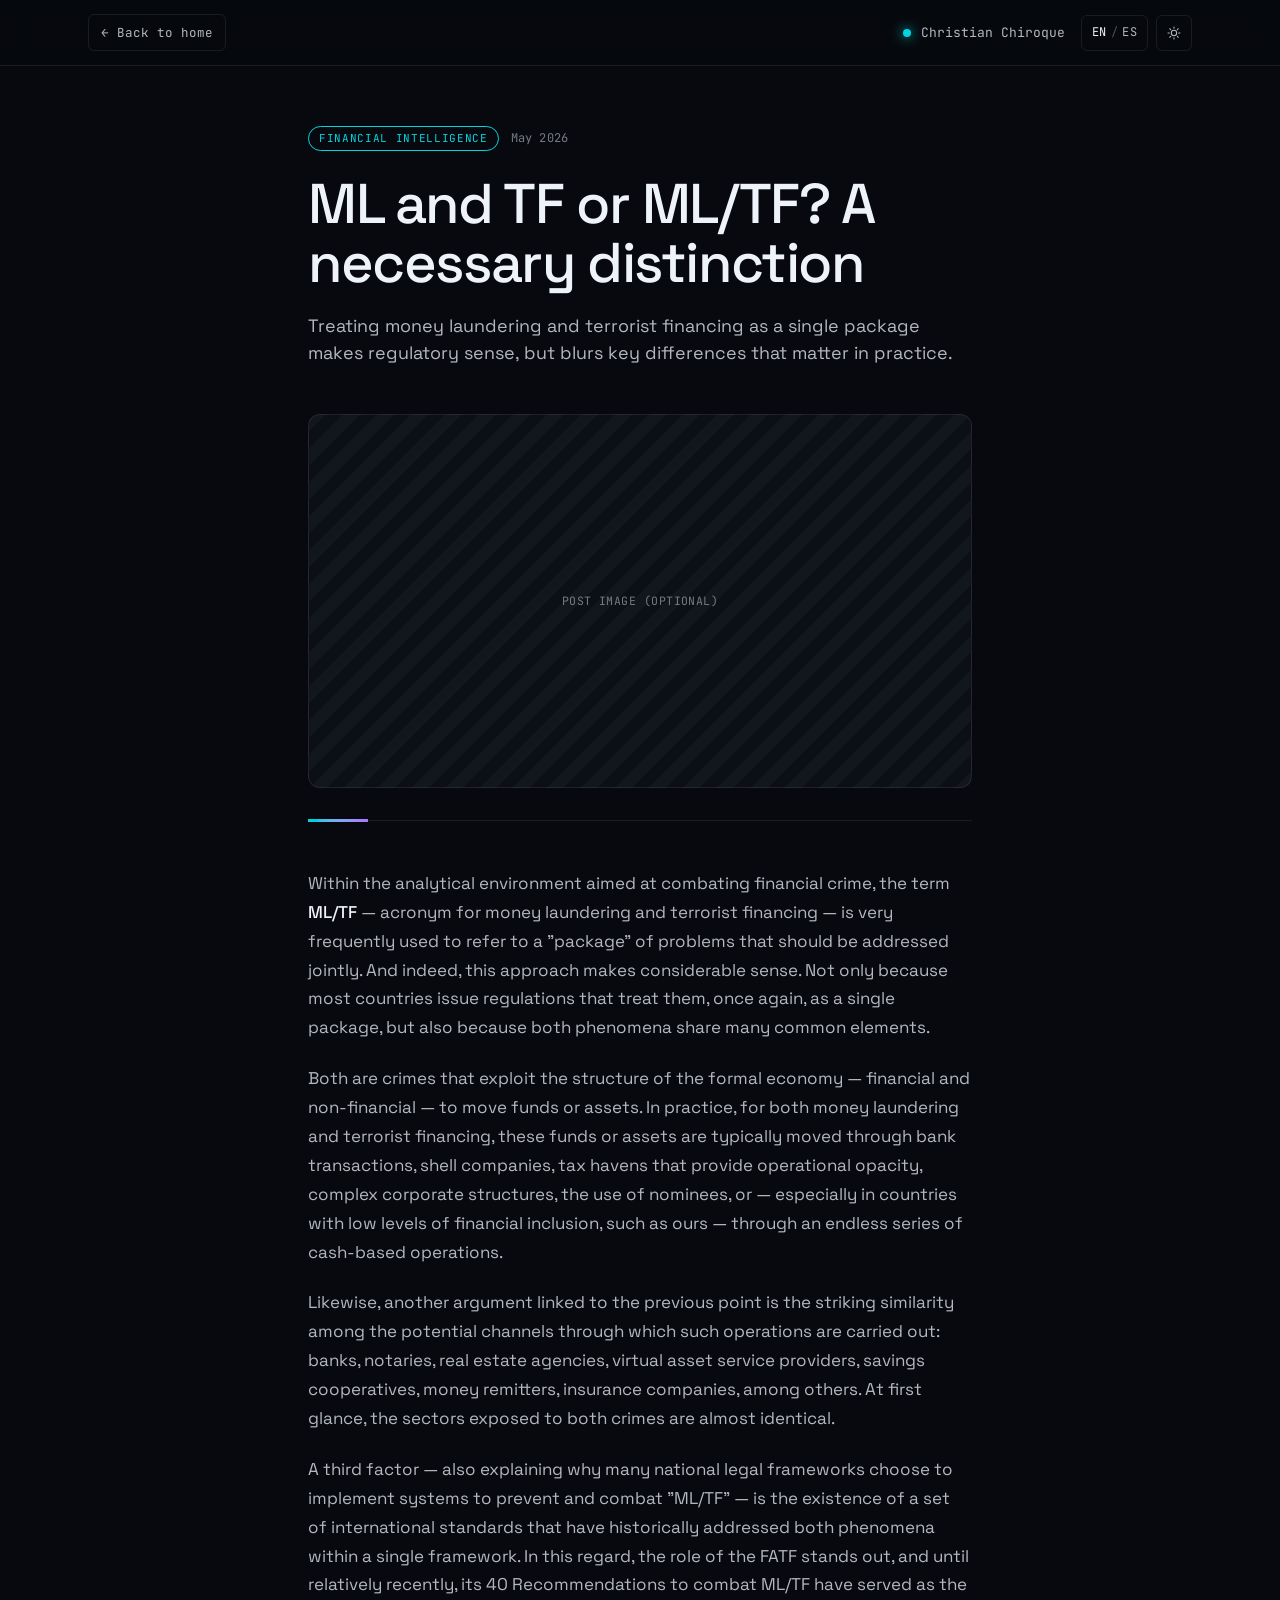
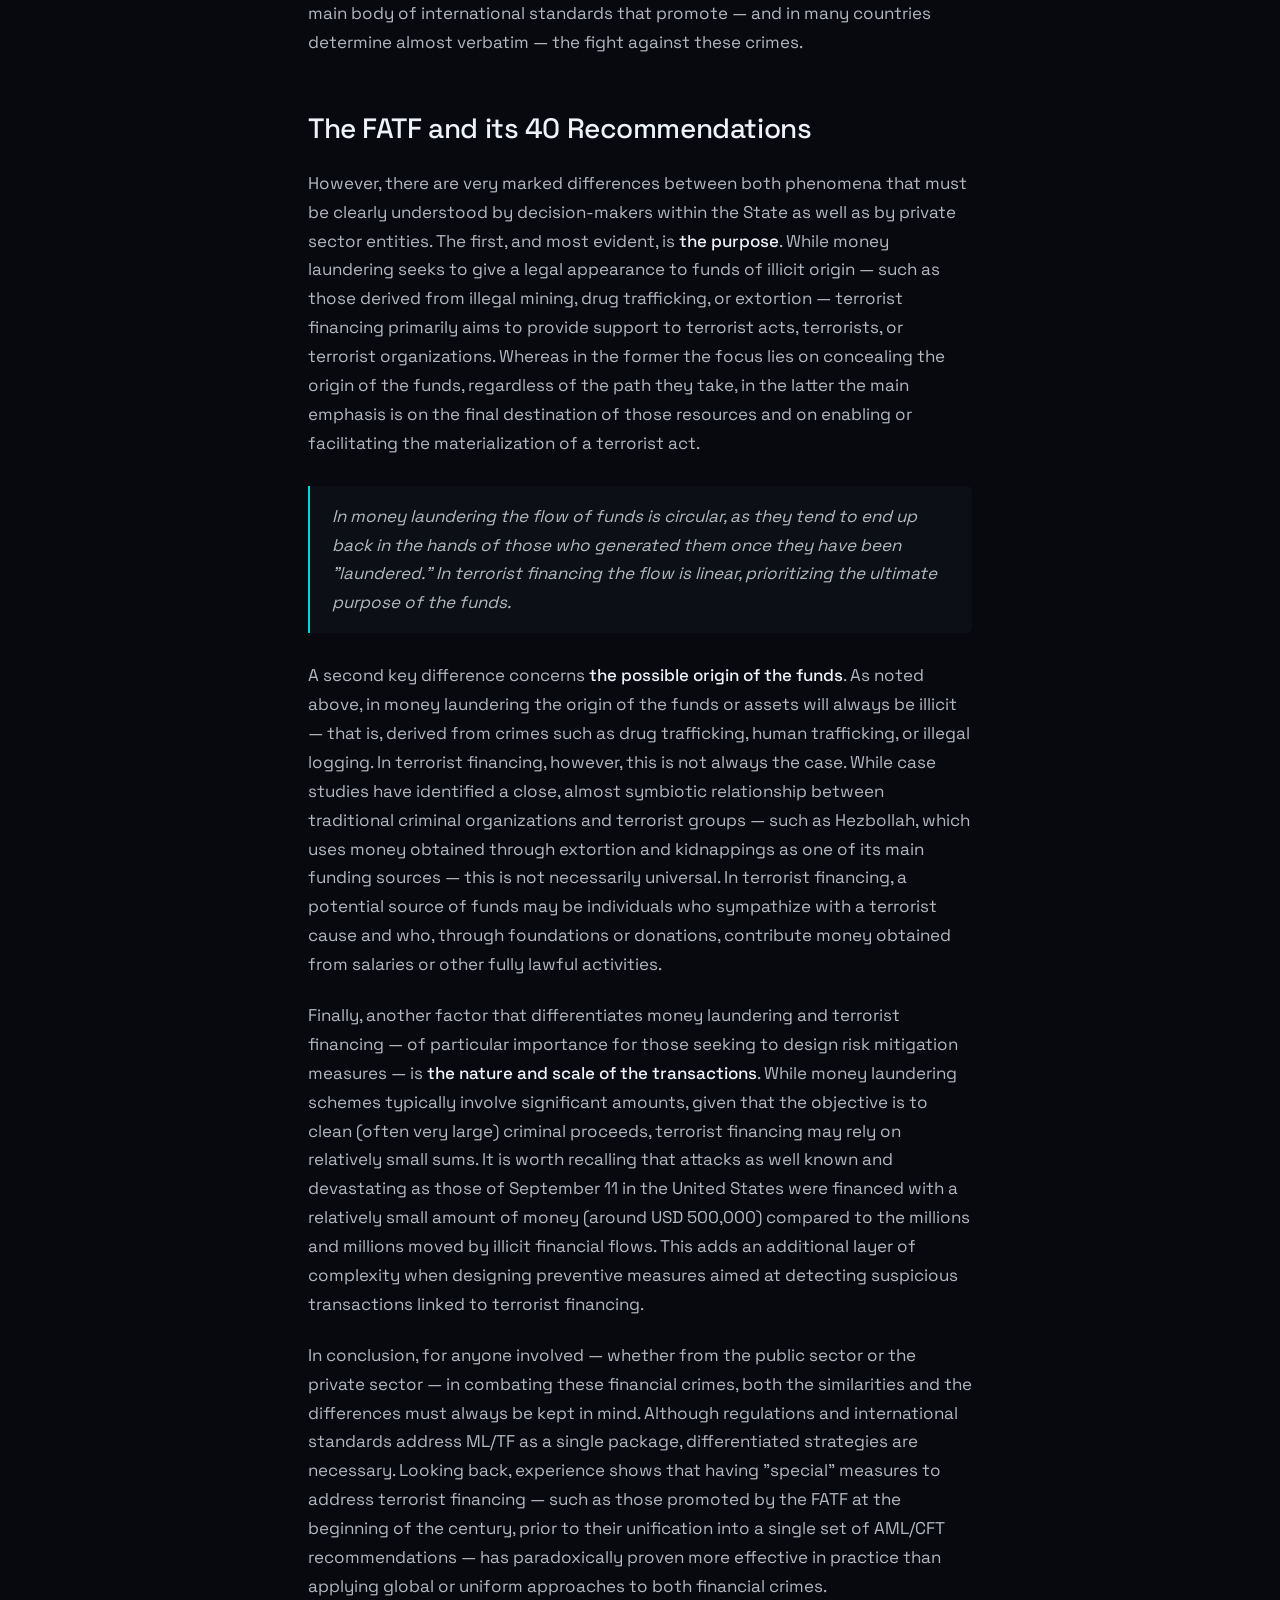
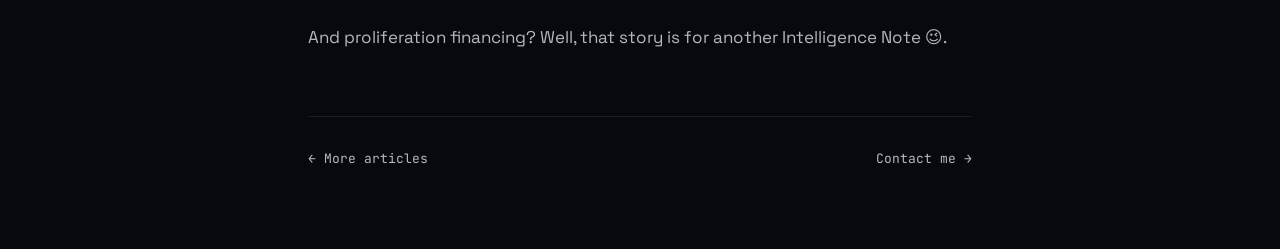
==== posts/la-vs-ft-distincion-necesaria.en.html @ 82505d39 "upload1" ====
<!doctype html>
<html lang="en" data-theme="dark" data-density="cozy" data-card="glass">
<head>
  <meta charset="utf-8">
  <meta name="viewport" content="width=device-width,initial-scale=1">
  <title>ML and TF or ML/TF? A necessary distinction — Christian Chiroque Ruiz</title>
  <meta name="description" content="Why treating money laundering and terrorist financing as a single package simplifies communication but complicates the operational response.">
  <meta name="theme-color" content="#0a0a0f">
  <link rel="preconnect" href="https://fonts.googleapis.com">
  <link rel="preconnect" href="https://fonts.gstatic.com" crossorigin>
  <link href="https://fonts.googleapis.com/css2?family=Space+Grotesk:wght@400;500;600&family=JetBrains+Mono:wght@400;500&display=swap" rel="stylesheet">
  <link rel="stylesheet" href="../styles.css">
  <link rel="stylesheet" href="post.css">
</head>
<body>

<header class="post-nav">
  <div class="container post-nav__inner">
    <a href="../index.html#blog" class="post-nav__back">
      <span class="arrow">←</span>
      <span>Back to home</span>
    </a>
    <a class="post-nav__brand" href="../index.html">
      <span class="dot"></span>
      <span>Christian Chiroque</span>
    </a>
    <div class="nav__tools">
      <a class="icon-btn lang-btn" href="la-vs-ft-distincion-necesaria.es.html" aria-label="Toggle language">
        <span class="lang-current">EN</span>
        <span class="lang-sep">/</span>
        <span class="lang-other">ES</span>
      </a>
      <button class="icon-btn" id="theme-toggle" aria-label="Toggle theme">
        <svg viewBox="0 0 24 24" fill="none" stroke="currentColor" stroke-width="1.6" stroke-linecap="round"><circle cx="12" cy="12" r="4"/><path d="M12 3v2M12 19v2M3 12h2M19 12h2M5.6 5.6l1.4 1.4M17 17l1.4 1.4M5.6 18.4 7 17M17 7l1.4-1.4"/></svg>
      </button>
    </div>
  </div>
</header>

<main class="post-wrap">
  <div class="post-meta">
    <span class="tag-pill">Financial intelligence</span>
    <span>May 2026</span>
  </div>
  <h1 class="post-title">ML and TF or ML/TF? A necessary distinction</h1>
  <p class="post-lede">Treating money laundering and terrorist financing as a single package makes regulatory sense, but blurs key differences that matter in practice.</p>
  <figure class="post-hero post-hero--empty">Post image (optional)</figure>
  <div class="post-divider"></div>
  <article class="post-body">

<p>Within the analytical environment aimed at combating financial crime, the term <strong>ML/TF</strong> — acronym for money laundering and terrorist financing — is very frequently used to refer to a "package" of problems that should be addressed jointly. And indeed, this approach makes considerable sense. Not only because most countries issue regulations that treat them, once again, as a single package, but also because both phenomena share many common elements.</p>

<p>Both are crimes that exploit the structure of the formal economy — financial and non-financial — to move funds or assets. In practice, for both money laundering and terrorist financing, these funds or assets are typically moved through bank transactions, shell companies, tax havens that provide operational opacity, complex corporate structures, the use of nominees, or — especially in countries with low levels of financial inclusion, such as ours — through an endless series of cash-based operations.</p>

<p>Likewise, another argument linked to the previous point is the striking similarity among the potential channels through which such operations are carried out: banks, notaries, real estate agencies, virtual asset service providers, savings cooperatives, money remitters, insurance companies, among others. At first glance, the sectors exposed to both crimes are almost identical.</p>

<p>A third factor — also explaining why many national legal frameworks choose to implement systems to prevent and combat "ML/TF" — is the existence of a set of international standards that have historically addressed both phenomena within a single framework. In this regard, the role of the FATF stands out, and until relatively recently, its 40 Recommendations to combat ML/TF have served as the main body of international standards that promote — and in many countries determine almost verbatim — the fight against these crimes.</p>

<h2>The FATF and its 40 Recommendations</h2>

<p>However, there are very marked differences between both phenomena that must be clearly understood by decision-makers within the State as well as by private sector entities. The first, and most evident, is <strong>the purpose</strong>. While money laundering seeks to give a legal appearance to funds of illicit origin — such as those derived from illegal mining, drug trafficking, or extortion — terrorist financing primarily aims to provide support to terrorist acts, terrorists, or terrorist organizations. Whereas in the former the focus lies on concealing the origin of the funds, regardless of the path they take, in the latter the main emphasis is on the final destination of those resources and on enabling or facilitating the materialization of a terrorist act.</p>

<blockquote>In money laundering the flow of funds is circular, as they tend to end up back in the hands of those who generated them once they have been "laundered." In terrorist financing the flow is linear, prioritizing the ultimate purpose of the funds.</blockquote>

<p>A second key difference concerns <strong>the possible origin of the funds</strong>. As noted above, in money laundering the origin of the funds or assets will always be illicit — that is, derived from crimes such as drug trafficking, human trafficking, or illegal logging. In terrorist financing, however, this is not always the case. While case studies have identified a close, almost symbiotic relationship between traditional criminal organizations and terrorist groups — such as Hezbollah, which uses money obtained through extortion and kidnappings as one of its main funding sources — this is not necessarily universal. In terrorist financing, a potential source of funds may be individuals who sympathize with a terrorist cause and who, through foundations or donations, contribute money obtained from salaries or other fully lawful activities.</p>

<p>Finally, another factor that differentiates money laundering and terrorist financing — of particular importance for those seeking to design risk mitigation measures — is <strong>the nature and scale of the transactions</strong>. While money laundering schemes typically involve significant amounts, given that the objective is to clean (often very large) criminal proceeds, terrorist financing may rely on relatively small sums. It is worth recalling that attacks as well known and devastating as those of September 11 in the United States were financed with a relatively small amount of money (around USD 500,000) compared to the millions and millions moved by illicit financial flows. This adds an additional layer of complexity when designing preventive measures aimed at detecting suspicious transactions linked to terrorist financing.</p>

<p>In conclusion, for anyone involved — whether from the public sector or the private sector — in combating these financial crimes, both the similarities and the differences must always be kept in mind. Although regulations and international standards address ML/TF as a single package, differentiated strategies are necessary. Looking back, experience shows that having "special" measures to address terrorist financing — such as those promoted by the FATF at the beginning of the century, prior to their unification into a single set of AML/CFT recommendations — has paradoxically proven more effective in practice than applying global or uniform approaches to both financial crimes.</p>

<p>And proliferation financing? Well, that story is for another Intelligence Note 😉.</p>

  </article>

  <footer class="post-foot">
    <a href="../index.html#blog">
      <span>←</span>
      <span>More articles</span>
    </a>
    <a href="../index.html#contact">
      <span>Contact me</span>
      <span>→</span>
    </a>
  </footer>
</main>

<script>
  (function(){
    var root = document.documentElement;
    var btn = document.getElementById("theme-toggle");
    var saved = localStorage.getItem("ccr.theme") || "dark";
    root.setAttribute("data-theme", saved);
    btn.addEventListener("click", function(){
      var next = root.getAttribute("data-theme") === "dark" ? "light" : "dark";
      root.setAttribute("data-theme", next);
      localStorage.setItem("ccr.theme", next);
    });
  })();
</script>

</body>
</html>
---- styles.css ----
/* =========================================================
   Christian Chiroque Ruiz — Personal Site
   Tokens, themes, layout, components, animations.
   ========================================================= */

/* ---------- Tokens ---------- */
:root {
  /* Accent (cyan default; tweak swaps the hue/triad) */
  --accent-1: oklch(78% 0.16 200);          /* cyan */
  --accent-2: oklch(68% 0.20 300);          /* violet */
  --accent-1-rgb: 34 211 238;
  --accent-2-rgb: 168 85 247;

  /* Density (spacing scale multiplier) */
  --density: 1;

  /* Type */
  --font-display: "Space Grotesk", ui-sans-serif, system-ui, sans-serif;
  --font-mono:    "JetBrains Mono", ui-monospace, "SFMono-Regular", Menlo, monospace;

  /* Radii / motion */
  --r-sm: 6px;
  --r-md: 12px;
  --r-lg: 20px;
  --ease: cubic-bezier(.2,.7,.2,1);

  /* Layout */
  --maxw: 1200px;
  --gutter: clamp(20px, 4vw, 48px);
  --section-pad: calc(120px * var(--density));

  /* Card style flag (set by Tweaks) */
  --card-bg: rgba(255,255,255,0.02);
  --card-border: 1px solid rgba(255,255,255,0.08);
  --card-blur: 0px;
  --card-shadow: none;
}

/* Dark (default) */
:root[data-theme="dark"] {
  --bg: oklch(14% 0.012 260);
  --bg-2: oklch(17% 0.014 260);
  --bg-3: oklch(20% 0.016 260);
  --fg: oklch(96% 0.01 260);
  --fg-2: oklch(78% 0.012 260);
  --fg-3: oklch(58% 0.012 260);
  --line: oklch(100% 0 0 / 0.08);
  --line-strong: oklch(100% 0 0 / 0.16);
  --card-bg: oklch(20% 0.014 260 / 0.5);
  --grid-line: oklch(100% 0 0 / 0.04);
  --grid-line-bright: oklch(100% 0 0 / 0.10);
  --shadow-glow: 0 0 60px -20px var(--accent-1);
}

/* Light */
:root[data-theme="light"] {
  --bg: oklch(98% 0.005 260);
  --bg-2: oklch(96% 0.006 260);
  --bg-3: oklch(94% 0.008 260);
  --fg: oklch(20% 0.012 260);
  --fg-2: oklch(38% 0.012 260);
  --fg-3: oklch(55% 0.010 260);
  --line: oklch(20% 0.012 260 / 0.10);
  --line-strong: oklch(20% 0.012 260 / 0.20);
  --card-bg: oklch(100% 0 0 / 0.7);
  --grid-line: oklch(20% 0.012 260 / 0.04);
  --grid-line-bright: oklch(20% 0.012 260 / 0.10);
  --shadow-glow: 0 10px 40px -20px oklch(20% 0.012 260 / 0.4);
  --accent-1: oklch(60% 0.16 200);
  --accent-2: oklch(54% 0.22 300);
}

/* Card-style variants (tweakable) */
:root[data-card="bordered"] {
  --card-bg: transparent;
  --card-border: 1px solid var(--line);
  --card-blur: 0px;
  --card-shadow: none;
}
:root[data-card="glass"] {
  --card-bg: color-mix(in oklch, var(--bg-2) 70%, transparent);
  --card-border: 1px solid var(--line);
  --card-blur: 12px;
  --card-shadow: 0 1px 0 oklch(100% 0 0 / 0.04) inset;
}
:root[data-card="flat"] {
  --card-bg: var(--bg-2);
  --card-border: 1px solid transparent;
  --card-blur: 0px;
  --card-shadow: none;
}

/* Density variants */
:root[data-density="compact"]  { --density: 0.78; }
:root[data-density="cozy"]     { --density: 1; }
:root[data-density="spacious"] { --density: 1.22; }

/* ---------- Reset ---------- */
*, *::before, *::after { box-sizing: border-box; }
html { scroll-behavior: smooth; -webkit-text-size-adjust: 100%; }
body {
  margin: 0;
  font-family: var(--font-display);
  background: var(--bg);
  color: var(--fg);
  font-size: 16px;
  line-height: 1.55;
  -webkit-font-smoothing: antialiased;
  text-rendering: optimizeLegibility;
  overflow-x: hidden;
}
a { color: inherit; text-decoration: none; }
img { max-width: 100%; display: block; }
button { font: inherit; color: inherit; background: none; border: 0; cursor: pointer; }

::selection { background: color-mix(in oklch, var(--accent-1) 40%, transparent); color: var(--fg); }

/* ---------- Container ---------- */
.container {
  max-width: var(--maxw);
  margin: 0 auto;
  padding-inline: var(--gutter);
}

/* ---------- Nav ---------- */
.nav {
  position: fixed;
  inset: 0 0 auto 0;
  z-index: 50;
  backdrop-filter: blur(14px);
  -webkit-backdrop-filter: blur(14px);
  background: color-mix(in oklch, var(--bg) 70%, transparent);
  border-bottom: 1px solid transparent;
  transition: border-color .3s var(--ease), background .3s var(--ease);
}
.nav.is-scrolled { border-bottom-color: var(--line); }
.nav__inner {
  display: flex;
  align-items: center;
  gap: 24px;
  padding-block: 14px;
}
.nav__brand {
  font-family: var(--font-mono);
  font-size: 13px;
  letter-spacing: 0.02em;
  display: inline-flex;
  align-items: center;
  gap: 10px;
  white-space: nowrap;
}
.nav__brand .dot {
  width: 8px; height: 8px; border-radius: 50%;
  background: var(--accent-1);
  box-shadow: 0 0 12px var(--accent-1);
  animation: pulse 2.4s var(--ease) infinite;
}
@keyframes pulse {
  0%,100% { transform: scale(1); opacity: 1; }
  50% { transform: scale(1.4); opacity: 0.7; }
}
.nav__links {
  display: flex;
  gap: 4px;
  margin-left: auto;
  flex-wrap: wrap;
}
.nav__link {
  font-family: var(--font-mono);
  font-size: 12.5px;
  padding: 8px 12px;
  border-radius: var(--r-sm);
  color: var(--fg-2);
  position: relative;
  transition: color .2s var(--ease);
}
.nav__link::after {
  content: "";
  position: absolute;
  left: 12px; right: 12px; bottom: 4px;
  height: 1px;
  background: var(--accent-1);
  transform: scaleX(0);
  transform-origin: left;
  transition: transform .35s var(--ease);
}
.nav__link:hover { color: var(--fg); }
.nav__link:hover::after,
.nav__link.is-active::after { transform: scaleX(1); }
.nav__link.is-active { color: var(--fg); }

.nav__tools {
  display: flex;
  gap: 8px;
  align-items: center;
}
.icon-btn {
  width: 36px; height: 36px;
  display: inline-flex;
  align-items: center;
  justify-content: center;
  border-radius: var(--r-sm);
  border: 1px solid var(--line);
  color: var(--fg-2);
  transition: color .2s var(--ease), border-color .2s var(--ease), background .2s var(--ease);
}
.icon-btn:hover { color: var(--fg); border-color: var(--line-strong); background: var(--bg-2); }
.icon-btn svg { width: 16px; height: 16px; }

.lang-btn {
  font-family: var(--font-mono);
  font-size: 12px;
  padding: 0 10px;
  width: auto;
  min-width: 36px;
  height: 36px;
  letter-spacing: 0.04em;
}
.lang-btn .lang-current { color: var(--fg); }
.lang-btn .lang-sep { opacity: 0.4; padding: 0 4px; }

@media (max-width: 760px) {
  .nav__links { display: none; }
}

/* ---------- Section primitives ---------- */
section {
  padding-block: var(--section-pad);
  position: relative;
}
.kicker {
  font-family: var(--font-mono);
  font-size: 12px;
  letter-spacing: 0.08em;
  color: var(--accent-1);
  text-transform: uppercase;
  margin: 0 0 18px;
  display: inline-flex;
  align-items: center;
  gap: 10px;
}
.kicker::before {
  content: "";
  width: 24px; height: 1px;
  background: var(--accent-1);
  display: inline-block;
}
.section-title {
  font-size: clamp(34px, 5vw, 56px);
  line-height: 1.05;
  letter-spacing: -0.02em;
  margin: 0 0 16px;
  font-weight: 500;
  text-wrap: balance;
}
.section-sub {
  color: var(--fg-2);
  max-width: 56ch;
  margin: 0 0 calc(48px * var(--density));
  text-wrap: pretty;
}
.section-head { margin-bottom: calc(48px * var(--density)); }

/* ---------- Hero ---------- */
.hero {
  min-height: min(100svh, 900px);
  padding-top: max(140px, calc(120px * var(--density)));
  display: flex;
  align-items: center;
  position: relative;
}
.hero__grid-bg {
  position: absolute;
  inset: 0;
  pointer-events: none;
  overflow: hidden;
  z-index: 0;
  mask-image: radial-gradient(ellipse at 70% 40%, black 30%, transparent 75%);
  -webkit-mask-image: radial-gradient(ellipse at 70% 40%, black 30%, transparent 75%);
}
.hero__grid-bg svg { width: 100%; height: 100%; }

.hero__inner {
  position: relative;
  z-index: 1;
  display: grid;
  grid-template-columns: minmax(0, 1.2fr) minmax(0, 1fr);
  gap: clamp(32px, 5vw, 80px);
  align-items: center;
  width: 100%;
}
.hero__eyebrow {
  font-family: var(--font-mono);
  font-size: 12.5px;
  color: var(--fg-3);
  display: inline-flex;
  align-items: center;
  gap: 10px;
  padding: 6px 12px;
  border: 1px solid var(--line);
  border-radius: 999px;
  margin-bottom: 28px;
}
.hero__eyebrow .dot {
  width: 6px; height: 6px; border-radius: 50%;
  background: oklch(78% 0.18 145);
  box-shadow: 0 0 8px oklch(78% 0.18 145);
}
.hero__name {
  font-size: clamp(44px, 7vw, 84px);
  line-height: 0.98;
  letter-spacing: -0.025em;
  margin: 0 0 16px;
  font-weight: 500;
}
.hero__name .accent {
  background: linear-gradient(120deg, oklch(72% 0.10 220), oklch(70% 0.12 280));
  -webkit-background-clip: text;
  background-clip: text;
  color: transparent;
}
:root[data-theme="light"] .hero__name .accent {
  background: linear-gradient(120deg, oklch(52% 0.14 230), oklch(50% 0.16 290));
  -webkit-background-clip: text;
  background-clip: text;
  color: transparent;
}
.hero__role {
  font-family: var(--font-mono);
  font-size: 14px;
  color: var(--fg-2);
  margin: 0 0 24px;
  letter-spacing: 0.02em;
}
.hero__role span + span::before {
  content: "·";
  padding: 0 10px;
  color: var(--fg-3);
}
.hero__tagline {
  font-size: clamp(16px, 1.4vw, 19px);
  color: var(--fg-2);
  max-width: 56ch;
  margin: 0 0 36px;
  text-wrap: pretty;
}
.hero__cta {
  display: flex;
  gap: 12px;
  flex-wrap: wrap;
  margin-bottom: 56px;
}
.btn {
  display: inline-flex;
  align-items: center;
  gap: 10px;
  padding: 14px 22px;
  border-radius: var(--r-sm);
  font-family: var(--font-mono);
  font-size: 13px;
  letter-spacing: 0.02em;
  border: 1px solid var(--line);
  color: var(--fg);
  background: var(--bg-2);
  transition: transform .2s var(--ease), border-color .2s var(--ease), background .2s var(--ease), color .2s var(--ease);
}
.btn:hover { transform: translateY(-2px); border-color: var(--line-strong); }
.btn--primary {
  background: var(--fg);
  color: var(--bg);
  border-color: var(--fg);
}
.btn--primary:hover {
  background: var(--accent-1);
  color: var(--bg);
  border-color: var(--accent-1);
  box-shadow: 0 8px 24px -10px var(--accent-1);
}
.btn .arrow { transition: transform .25s var(--ease); }
.btn:hover .arrow { transform: translateX(4px); }

.hero__stats {
  display: grid;
  grid-template-columns: repeat(3, 1fr);
  gap: 24px;
  max-width: 520px;
}
.stat__num {
  font-size: clamp(28px, 3vw, 40px);
  font-weight: 500;
  letter-spacing: -0.02em;
  line-height: 1;
  font-feature-settings: "tnum";
}
.stat__num .plus { color: var(--accent-1); margin-left: 2px; }
.stat__label {
  font-family: var(--font-mono);
  font-size: 11px;
  color: var(--fg-3);
  margin-top: 6px;
  letter-spacing: 0.04em;
  text-transform: uppercase;
  text-wrap: balance;
}

/* Hero portrait */
.hero__portrait {
  position: relative;
  aspect-ratio: 1;
  border-radius: var(--r-md);
  overflow: hidden;
  border: 1px solid var(--line);
  background: var(--bg-2);
}
.hero__portrait img {
  width: 100%; height: 100%; object-fit: cover;
  filter: saturate(1.05) contrast(1.02);
}
.hero__socials {
  position: absolute;
  left: 12px; bottom: 12px;
  z-index: 3;
  display: flex;
  gap: 8px;
}
.hero__social {
  width: 38px; height: 38px;
  display: inline-flex;
  align-items: center;
  justify-content: center;
  border-radius: 50%;
  background: oklch(12% 0.012 260 / 0.55);
  backdrop-filter: blur(10px);
  -webkit-backdrop-filter: blur(10px);
  border: 1px solid oklch(100% 0 0 / 0.16);
  color: oklch(96% 0 0);
  transition: transform .25s var(--ease), background .25s var(--ease), border-color .25s var(--ease);
}
.hero__social svg { width: 16px; height: 16px; }
.hero__social:hover {
  transform: translateY(-3px);
  background: var(--accent-1);
  border-color: var(--accent-1);
  color: var(--bg);
}
.hero__portrait-meta {
  position: absolute;
  inset: auto 12px 12px 12px;
  font-family: var(--font-mono);
  font-size: 11px;
  color: var(--fg);
  display: flex;
  justify-content: space-between;
  letter-spacing: 0.04em;
  z-index: 2;
  pointer-events: none;
}
.hero__portrait-meta .k { color: var(--accent-1); }
.hero__portrait-corner {
  position: absolute;
  width: 18px; height: 18px;
  border: 1px solid var(--accent-1);
  z-index: 2;
}
.hero__portrait-corner.tl { top: 8px; left: 8px; border-right: 0; border-bottom: 0; }
.hero__portrait-corner.tr { top: 8px; right: 8px; border-left: 0; border-bottom: 0; }
.hero__portrait-corner.bl { bottom: 8px; left: 8px; border-right: 0; border-top: 0; }
.hero__portrait-corner.br { bottom: 8px; right: 8px; border-left: 0; border-top: 0; }

@media (max-width: 880px) {
  .hero__inner { grid-template-columns: 1fr; }
  .hero__portrait { max-width: 360px; }
  .hero__stats { grid-template-columns: repeat(3, 1fr); gap: 16px; }
}
@media (max-width: 480px) {
  .hero__stats { grid-template-columns: 1fr 1fr; }
  .hero__stats > :nth-child(3) { grid-column: span 2; }
}

/* ---------- About ---------- */
.about__grid {
  display: grid;
  grid-template-columns: minmax(0, 1.3fr) minmax(0, 1fr);
  gap: clamp(40px, 6vw, 80px);
  align-items: start;
}
.about__copy p { color: var(--fg-2); margin: 0 0 16px; max-width: 60ch; }
.about__video {
  margin: 8px 0 24px;
  border-radius: var(--r-md);
  overflow: hidden;
  border: 1px solid var(--line);
  background: var(--bg-2);
  aspect-ratio: 16/9;
  max-width: 60ch;
}
.about__video iframe {
  width: 100%;
  height: 100%;
  border: 0;
  display: block;
}
.about__skills {
  border: 1px solid var(--line);
  border-radius: var(--r-md);
  padding: 24px;
  background: var(--card-bg);
}
.about__skills h3 {
  margin: 0 0 18px;
  font-family: var(--font-mono);
  font-size: 12px;
  letter-spacing: 0.06em;
  text-transform: uppercase;
  color: var(--fg-3);
}
.skill-list {
  list-style: none;
  margin: 0; padding: 0;
  display: flex;
  flex-direction: column;
}

/* Education list (replaces skill-list in About) */
.edu-list {
  list-style: none;
  margin: 0; padding: 0;
  display: flex;
  flex-direction: column;
  gap: 0;
}
.edu-item {
  display: grid;
  grid-template-columns: 44px 1fr auto;
  gap: 14px;
  align-items: start;
  padding: 18px 0;
  border-top: 1px solid var(--line);
  position: relative;
}
.edu-item:first-child { border-top: 0; padding-top: 4px; }
.edu-step {
  font-family: var(--font-mono);
  font-size: 11px;
  letter-spacing: 0.06em;
  text-transform: uppercase;
  color: var(--accent-1);
  border: 1px solid var(--accent-1);
  border-radius: 4px;
  padding: 4px 0;
  text-align: center;
  align-self: start;
  margin-top: 2px;
}
.edu-body { min-width: 0; }
.edu-degree {
  margin: 0 0 3px;
  font-size: 14.5px;
  letter-spacing: -0.005em;
  text-wrap: balance;
}
.edu-inst {
  margin: 0 0 6px;
  font-size: 12.5px;
  color: var(--fg-2);
  text-wrap: balance;
}
.edu-year {
  margin: 0;
  font-family: var(--font-mono);
  font-size: 11px;
  color: var(--fg-3);
  letter-spacing: 0.04em;
}
.edu-status {
  font-family: var(--font-mono);
  font-size: 10.5px;
  text-transform: uppercase;
  letter-spacing: 0.06em;
  color: var(--fg-3);
  padding: 3px 8px;
  border: 1px solid var(--line);
  border-radius: 4px;
  white-space: nowrap;
  align-self: start;
  margin-top: 2px;
}
.edu-status--active {
  color: oklch(78% 0.18 145);
  border-color: oklch(78% 0.18 145);
}
.skill-list li {
  display: flex;
  align-items: center;
  gap: 12px;
  padding: 10px 0;
  border-top: 1px solid var(--line);
  font-size: 14px;
}
.skill-list li:first-child { border-top: 0; }
.skill-list .skill-num {
  font-family: var(--font-mono);
  font-size: 11px;
  color: var(--fg-3);
  width: 24px;
}
.skill-list .skill-bar {
  margin-left: auto;
  width: 100px;
  height: 4px;
  background: var(--line);
  border-radius: 2px;
  overflow: hidden;
  position: relative;
}
.skill-list .skill-bar::after {
  content: "";
  position: absolute; inset: 0 auto 0 0;
  width: var(--w, 80%);
  background: linear-gradient(90deg, var(--accent-1), var(--accent-2));
  border-radius: 2px;
}
@media (max-width: 880px) {
  .about__grid { grid-template-columns: 1fr; }
}

/* ---------- Cards (Blog & Projects) ---------- */
.card-grid {
  display: grid;
  gap: 20px;
}
.blog-grid { grid-template-columns: repeat(auto-fit, minmax(280px, 1fr)); }
.project-grid { grid-template-columns: repeat(auto-fit, minmax(320px, 1fr)); }

.card {
  position: relative;
  display: flex;
  flex-direction: column;
  padding: 24px;
  border-radius: var(--r-md);
  background: var(--card-bg);
  border: var(--card-border);
  backdrop-filter: blur(var(--card-blur));
  -webkit-backdrop-filter: blur(var(--card-blur));
  box-shadow: var(--card-shadow);
  transition: transform .3s var(--ease), border-color .3s var(--ease), background .3s var(--ease);
  overflow: hidden;
  isolation: isolate;
}
.card::before {
  content: "";
  position: absolute;
  inset: 0;
  background: radial-gradient(400px circle at var(--mx, 50%) var(--my, 0%), color-mix(in oklch, var(--accent-1) 14%, transparent), transparent 50%);
  opacity: 0;
  transition: opacity .3s var(--ease);
  pointer-events: none;
  z-index: -1;
}
.card:hover { transform: translateY(-3px); border-color: var(--line-strong); }
.card:hover::before { opacity: 1; }

.card__tag {
  display: inline-flex;
  align-items: center;
  font-family: var(--font-mono);
  font-size: 11px;
  letter-spacing: 0.05em;
  color: var(--accent-1);
  text-transform: uppercase;
  margin-bottom: 14px;
}
.card__title {
  font-size: 19px;
  line-height: 1.25;
  margin: 0 0 12px;
  letter-spacing: -0.01em;
  text-wrap: balance;
}
.card__excerpt {
  color: var(--fg-2);
  font-size: 14.5px;
  margin: 0 0 20px;
  flex: 1;
}
.card__foot {
  display: flex;
  justify-content: space-between;
  align-items: center;
  font-family: var(--font-mono);
  font-size: 12px;
  color: var(--fg-3);
  margin-top: auto;
  padding-top: 16px;
  border-top: 1px solid var(--line);
}
.card__more {
  color: var(--fg-2);
  display: inline-flex;
  align-items: center;
  gap: 6px;
  transition: color .2s var(--ease);
}
.card__link {
  font-family: var(--font-mono);
  font-size: 12px;
}
.card:hover .card__more { color: var(--accent-1); }

/* Project tech tags */
.tags {
  display: flex; flex-wrap: wrap; gap: 6px;
  margin: 14px 0 16px;
}
.tag {
  font-family: var(--font-mono);
  font-size: 10.5px;
  padding: 4px 8px;
  border-radius: 4px;
  background: var(--bg-3);
  color: var(--fg-2);
  border: 1px solid var(--line);
  letter-spacing: 0.03em;
}

/* Project mini-thumbnail (abstract data-viz style) */
.proj-thumb {
  height: 120px;
  border-radius: var(--r-sm);
  margin-bottom: 18px;
  background: var(--bg-3);
  border: 1px solid var(--line);
  position: relative;
  overflow: hidden;
}
.proj-thumb svg {
  position: absolute;
  inset: 0;
  width: 100%;
  height: 100%;
}

/* ---------- Teaching ---------- */
.teach-list {
  display: grid;
  gap: 0;
  border-top: 1px solid var(--line);
}
.teach-row {
  display: grid;
  grid-template-columns: 60px minmax(0, 1.6fr) minmax(0, 1.4fr) minmax(0, 1fr) auto;
  gap: 24px;
  padding: 28px 0;
  border-bottom: 1px solid var(--line);
  align-items: start;
  transition: background .25s var(--ease);
  position: relative;
}
.teach-row:hover { background: color-mix(in oklch, var(--accent-1) 5%, transparent); }
.teach-row::before {
  content: "";
  position: absolute;
  left: 0; top: 28px; bottom: 28px;
  width: 2px;
  background: var(--accent-1);
  transform: scaleY(0);
  transition: transform .3s var(--ease);
}
.teach-row:hover::before { transform: scaleY(1); }
.teach-row__num {
  font-family: var(--font-mono);
  font-size: 12px;
  color: var(--fg-3);
  padding-left: 12px;
}
.teach-row__name { font-size: 18px; letter-spacing: -0.01em; margin: 0; }
.teach-row__inst { color: var(--fg-2); font-size: 14px; margin: 4px 0 0; }
.teach-row__prog {
  font-family: var(--font-mono);
  font-size: 12px;
  color: var(--fg-3);
  letter-spacing: 0.02em;
  text-wrap: balance;
}
.teach-row__desc {
  color: var(--fg-2);
  font-size: 13.5px;
  text-wrap: pretty;
}
.teach-row__badge {
  font-family: var(--font-mono);
  font-size: 11px;
  color: var(--accent-1);
  border: 1px solid var(--accent-1);
  padding: 6px 10px;
  border-radius: 4px;
  align-self: start;
  white-space: nowrap;
  display: inline-flex;
  align-items: center;
  gap: 6px;
  transition: background .2s var(--ease), color .2s var(--ease);
  text-decoration: none;
}
.teach-row__link:hover {
  background: var(--accent-1);
  color: var(--bg);
}
.teach-row__link .arrow { transition: transform .2s var(--ease); }
.teach-row__link:hover .arrow { transform: translate(2px, -2px); }
@media (max-width: 880px) {
  .teach-row { grid-template-columns: 1fr; gap: 8px; padding: 24px 0; }
  .teach-row__num { display: none; }
  .teach-row__badge { justify-self: start; }
}

/* ---------- Data Política ---------- */
.dp {
  border-radius: var(--r-lg);
  background:
    radial-gradient(ellipse at 0% 0%, color-mix(in oklch, var(--accent-2) 22%, transparent), transparent 60%),
    radial-gradient(ellipse at 100% 100%, color-mix(in oklch, var(--accent-1) 22%, transparent), transparent 60%),
    var(--bg-2);
  border: 1px solid var(--line);
  padding: clamp(32px, 5vw, 72px);
  display: grid;
  grid-template-columns: minmax(0, 1.4fr) minmax(0, 1fr);
  gap: clamp(32px, 5vw, 80px);
  align-items: center;
  position: relative;
  overflow: hidden;
}
.dp::before {
  content: "";
  position: absolute;
  inset: 0;
  background-image:
    linear-gradient(var(--grid-line) 1px, transparent 1px),
    linear-gradient(90deg, var(--grid-line) 1px, transparent 1px);
  background-size: 40px 40px;
  mask-image: radial-gradient(ellipse at center, transparent 30%, black);
  -webkit-mask-image: radial-gradient(ellipse at center, transparent 30%, black);
  pointer-events: none;
  opacity: 0.6;
}
.dp__inner { position: relative; z-index: 1; }
.dp__title {
  font-size: clamp(36px, 5vw, 60px);
  letter-spacing: -0.025em;
  margin: 0 0 12px;
  font-weight: 500;
}
.dp__sub {
  font-family: var(--font-mono);
  font-size: 13px;
  color: var(--fg-3);
  margin: 0 0 20px;
  letter-spacing: 0.02em;
}
.dp__desc { color: var(--fg-2); margin: 0 0 28px; max-width: 52ch; text-wrap: pretty; }
.dp__topics {
  display: flex; flex-wrap: wrap; gap: 8px;
  margin: 0 0 28px;
}

.dp__visual {
  position: relative;
  z-index: 1;
  aspect-ratio: 1.1;
  border-radius: var(--r-md);
  background: var(--bg-3);
  border: 1px solid var(--line);
  display: flex;
  align-items: center;
  justify-content: center;
  overflow: hidden;
}
.dp__play {
  width: 88px; height: 88px;
  border-radius: 50%;
  background: var(--accent-1);
  color: var(--bg);
  display: flex;
  align-items: center;
  justify-content: center;
  position: relative;
  z-index: 2;
  box-shadow: 0 12px 60px -10px var(--accent-1);
  transition: transform .3s var(--ease);
}
.dp__play:hover { transform: scale(1.08); }
.dp__play svg { width: 30px; height: 30px; margin-left: 4px; }
.dp__play::before {
  content: "";
  position: absolute;
  inset: -10px;
  border-radius: 50%;
  border: 1px solid var(--accent-1);
  opacity: 0.5;
  animation: ring 2.6s var(--ease) infinite;
}
@keyframes ring {
  0% { transform: scale(0.9); opacity: .8; }
  100% { transform: scale(1.4); opacity: 0; }
}
.dp__visual--logo {
  background: #000;
  border-color: oklch(30% 0 0);
}
.dp__visual--logo::before { display: none; }
.dp__logo {
  position: relative;
  z-index: 1;
  width: 62%;
  height: auto;
  object-fit: contain;
  filter: drop-shadow(0 8px 28px oklch(0% 0 0 / 0.6));
  transition: transform .4s var(--ease);
}
.dp__visual--logo:hover .dp__logo { transform: scale(1.04); }
.dp__visual::before {
  content: "";
  position: absolute; inset: 0;
  background:
    radial-gradient(circle at 50% 50%, transparent 30%, color-mix(in oklch, var(--bg-3) 50%, transparent)),
    repeating-linear-gradient(90deg, transparent 0, transparent 14px, var(--grid-line-bright) 14px, var(--grid-line-bright) 15px);
  opacity: 0.5;
}
.dp__counter {
  position: absolute;
  top: 18px; left: 18px;
  font-family: var(--font-mono);
  font-size: 11px;
  color: var(--fg-3);
  letter-spacing: 0.04em;
}
.dp__counter strong { color: var(--accent-1); font-weight: 500; }

@media (max-width: 880px) {
  .dp { grid-template-columns: 1fr; }
  .dp__visual { max-width: 420px; }
}

/* ---------- Events ---------- */
.events-grid {
  display: grid;
  grid-template-columns: repeat(auto-fit, minmax(240px, 1fr));
  gap: 16px;
}
.event-card {
  position: relative;
  border-radius: var(--r-md);
  border: 1px solid var(--line);
  overflow: hidden;
  background: var(--bg-2);
  aspect-ratio: 4 / 5;
  transition: transform .3s var(--ease), border-color .3s var(--ease);
}
.event-card:hover { transform: translateY(-3px); border-color: var(--line-strong); }

.event-card__ph {
  position: absolute; inset: 0;
  background:
    repeating-linear-gradient(135deg,
      var(--bg-3) 0 12px,
      var(--bg-2) 12px 24px);
  display: flex;
  align-items: center;
  justify-content: center;
  font-family: var(--font-mono);
  font-size: 11px;
  color: var(--fg-3);
  letter-spacing: 0.04em;
}
.event-card__img {
  position: absolute; inset: 0;
  width: 100%; height: 100%;
  object-fit: cover;
  cursor: zoom-in;
  transition: transform .5s var(--ease);
}
.event-card:hover .event-card__img { transform: scale(1.04); }
.event-card:has(.event-card__img) .event-card__meta {
  background: linear-gradient(180deg, transparent, oklch(0% 0 0 / 0.85));
  color: oklch(98% 0 0);
}
.event-card:has(.event-card__img) .event-card__title { color: oklch(98% 0 0); }
.event-card:has(.event-card__img) .event-card__where { color: oklch(85% 0 0); }

/* ---------- Lightbox ---------- */
.lightbox {
  position: fixed; inset: 0;
  z-index: 200;
  background: oklch(0% 0 0 / 0.9);
  backdrop-filter: blur(8px);
  -webkit-backdrop-filter: blur(8px);
  display: flex;
  align-items: center;
  justify-content: center;
  padding: clamp(16px, 4vw, 48px);
  opacity: 0;
  visibility: hidden;
  transition: opacity .3s var(--ease), visibility .3s var(--ease);
}
.lightbox.is-open {
  opacity: 1;
  visibility: visible;
}
.lightbox__inner {
  position: relative;
  max-width: min(1280px, 100%);
  max-height: 100%;
  display: flex;
  flex-direction: column;
  gap: 14px;
  transform: scale(0.96);
  transition: transform .3s var(--ease);
}
.lightbox.is-open .lightbox__inner { transform: scale(1); }
.lightbox__img {
  display: block;
  max-width: 100%;
  max-height: calc(100vh - 140px);
  object-fit: contain;
  border-radius: var(--r-md);
  box-shadow: 0 30px 80px oklch(0% 0 0 / 0.5);
  background: var(--bg-2);
}
.lightbox__caption {
  font-family: var(--font-mono);
  font-size: 13px;
  color: oklch(85% 0 0);
  text-align: center;
  letter-spacing: 0.02em;
  text-wrap: balance;
  padding: 0 8px;
}
.lightbox__close {
  position: absolute;
  top: 18px; right: 22px;
  width: 44px; height: 44px;
  border-radius: 50%;
  background: oklch(20% 0 0 / 0.7);
  border: 1px solid oklch(100% 0 0 / 0.15);
  color: oklch(95% 0 0);
  font-size: 28px; line-height: 1;
  cursor: pointer;
  display: flex;
  align-items: center;
  justify-content: center;
  transition: all .2s var(--ease);
  z-index: 1;
}
.lightbox__close:hover {
  background: oklch(30% 0 0 / 0.9);
  transform: rotate(90deg);
}
.event-card__meta {
  position: absolute;
  inset: auto 0 0 0;
  padding: 16px;
  background: linear-gradient(180deg, transparent, color-mix(in oklch, var(--bg) 85%, transparent));
}
.event-card__title {
  font-size: 14.5px;
  margin: 0 0 6px;
  letter-spacing: -0.01em;
  text-wrap: balance;
}
.event-card__where {
  font-family: var(--font-mono);
  font-size: 11px;
  color: var(--fg-3);
  display: flex;
  justify-content: space-between;
}

/* ---------- Contact ---------- */
.contact {
  text-align: left;
}
.contact__big {
  font-size: clamp(40px, 6vw, 76px);
  letter-spacing: -0.025em;
  line-height: 1.02;
  margin: 0 0 24px;
  font-weight: 500;
}
.contact__sub {
  color: var(--fg-2);
  max-width: 56ch;
  margin: 0 0 48px;
}
.contact__row {
  display: grid;
  grid-template-columns: minmax(0, 1fr) minmax(0, 1fr);
  gap: 32px;
  border-top: 1px solid var(--line);
  padding-top: 36px;
}
.contact__label {
  font-family: var(--font-mono);
  font-size: 11px;
  color: var(--fg-3);
  letter-spacing: 0.06em;
  text-transform: uppercase;
  margin: 0 0 14px;
}
.contact__email {
  display: inline-flex;
  align-items: center;
  gap: 10px;
  font-size: 22px;
  letter-spacing: -0.01em;
}
.contact__email-copy {
  font-family: var(--font-mono);
  font-size: 11px;
  border: 1px solid var(--line);
  padding: 4px 8px;
  border-radius: 4px;
  color: var(--fg-3);
  transition: color .2s var(--ease), border-color .2s var(--ease);
}
.contact__email-copy:hover { color: var(--accent-1); border-color: var(--accent-1); }
.contact__email-copy.copied { color: var(--accent-1); border-color: var(--accent-1); }

.socials {
  display: flex;
  flex-direction: column;
  gap: 10px;
}
.social {
  display: flex;
  justify-content: space-between;
  align-items: center;
  padding: 14px 0;
  border-bottom: 1px solid var(--line);
  font-family: var(--font-mono);
  font-size: 13px;
  color: var(--fg);
  transition: color .2s var(--ease), padding .2s var(--ease);
}
.social .arrow { transition: transform .25s var(--ease); color: var(--fg-3); }
.social:hover { color: var(--accent-1); padding-left: 6px; }
.social:hover .arrow { transform: translate(4px, -4px); color: var(--accent-1); }
.social__name { font-family: var(--font-display); font-size: 16px; }
.social__handle { color: var(--fg-3); margin-left: auto; padding: 0 16px; }

@media (max-width: 760px) {
  .contact__row { grid-template-columns: 1fr; gap: 28px; }
}

/* ---------- Footer ---------- */
/* ---------- Teaching materials ---------- */
.materials {
  margin-top: calc(64px * var(--density));
  padding-top: 40px;
  border-top: 1px solid var(--line);
}
.materials__head { margin-bottom: 28px; }
.materials__title {
  font-size: 22px;
  font-weight: 500;
  letter-spacing: -0.01em;
  margin: 0 0 6px;
}
.materials__sub {
  margin: 0;
  color: var(--fg-3);
  font-family: var(--font-mono);
  font-size: 12.5px;
}
.materials__grid {
  display: grid;
  grid-template-columns: repeat(auto-fit, minmax(260px, 1fr));
  gap: 20px;
}
.material {
  display: grid;
  grid-template-columns: 96px 1fr;
  gap: 20px;
  padding: 20px;
  border: 1px solid var(--line);
  border-radius: var(--r-md);
  background: var(--card-bg);
  backdrop-filter: blur(var(--card-blur));
  -webkit-backdrop-filter: blur(var(--card-blur));
  transition: transform .3s var(--ease), border-color .3s var(--ease);
  text-decoration: none;
  color: inherit;
}
.material:hover { transform: translateY(-3px); border-color: var(--line-strong); }
.material__cover {
  position: relative;
  aspect-ratio: 3/4;
  border-radius: 4px;
  padding: 12px 10px 10px 16px;
  display: flex;
  flex-direction: column;
  justify-content: space-between;
  overflow: hidden;
  color: oklch(98% 0 0);
  font-family: var(--font-mono);
  box-shadow:
    -2px 0 0 oklch(0% 0 0 / 0.3),
    4px 4px 12px -4px oklch(0% 0 0 / 0.4);
}
.material__cover[data-cover="1"] {
  background: linear-gradient(135deg, oklch(35% 0.16 260), oklch(22% 0.10 260));
}
.material__cover[data-cover="2"] {
  background: linear-gradient(135deg, oklch(40% 0.18 200), oklch(22% 0.10 200));
}
.material__cover[data-cover="3"] {
  background: linear-gradient(135deg, oklch(38% 0.18 320), oklch(22% 0.12 280));
}
.material__cover::before {
  content: "";
  position: absolute;
  inset: 6px;
  border: 1px solid oklch(100% 0 0 / 0.18);
  border-radius: 2px;
  pointer-events: none;
}
.material__spine {
  position: absolute;
  top: 0; left: 0; bottom: 0;
  width: 6px;
  background: linear-gradient(90deg, oklch(0% 0 0 / 0.4), transparent);
}
.material__cover-title {
  font-size: 11px;
  font-weight: 500;
  letter-spacing: 0.02em;
  line-height: 1.2;
  position: relative;
  z-index: 1;
  text-wrap: balance;
}
.material__cover-author {
  font-size: 8.5px;
  letter-spacing: 0.08em;
  text-transform: uppercase;
  opacity: 0.7;
  position: relative;
  z-index: 1;
}
.material__meta { min-width: 0; display: flex; flex-direction: column; }
.material__name {
  margin: 0 0 6px;
  font-size: 15px;
  letter-spacing: -0.005em;
  font-weight: 500;
  text-wrap: balance;
}
.material__desc {
  margin: 0 0 14px;
  font-size: 13px;
  color: var(--fg-2);
  flex: 1;
}
.material__cta {
  font-family: var(--font-mono);
  font-size: 11.5px;
  color: var(--accent-1);
  display: inline-flex;
  align-items: center;
  gap: 6px;
}
.material__cta .arrow { transition: transform .2s var(--ease); }
.material:hover .material__cta .arrow { transform: translate(2px, -2px); }

/* ---------- Hero canvas (AI graph) ---------- */
#hero-graph {
  width: 100%;
  height: 100%;
  display: block;
}

/* ---------- Data Política — latest videos ---------- */
.dp-latest {
  margin-top: calc(48px * var(--density));
}
.dp-latest__head { margin-bottom: 24px; }
.dp-latest__title {
  font-size: 22px;
  font-weight: 500;
  letter-spacing: -0.01em;
  margin: 0 0 6px;
}
.dp-latest__sub {
  margin: 0;
  color: var(--fg-3);
  font-family: var(--font-mono);
  font-size: 12.5px;
}
.dp-latest__grid {
  display: grid;
  grid-template-columns: repeat(auto-fit, minmax(320px, 1fr));
  gap: 20px;
}
.dp-video {
  position: relative;
  aspect-ratio: 16/9;
  border-radius: var(--r-md);
  overflow: hidden;
  border: 1px solid var(--line);
  background: var(--bg-2);
}
.dp-video iframe {
  position: absolute;
  inset: 0;
  width: 100%;
  height: 100%;
  border: 0;
}

.footer {
  border-top: 1px solid var(--line);
  padding: 32px 0;
  font-family: var(--font-mono);
  font-size: 12px;
  color: var(--fg-3);
}
.footer__inner {
  display: flex;
  justify-content: space-between;
  align-items: center;
  flex-wrap: wrap;
  gap: 12px;
}

/* ---------- Reveal animation ---------- */
.reveal {
  opacity: 0;
  transform: translateY(24px);
  transition: opacity .9s var(--ease), transform .9s var(--ease);
  transition-delay: var(--reveal-delay, 0ms);
}
.reveal.is-in { opacity: 1; transform: none; }

@media (prefers-reduced-motion: reduce) {
  *, *::before, *::after {
    animation-duration: 0.01ms !important;
    transition-duration: 0.01ms !important;
  }
  html { scroll-behavior: auto; }
  .reveal { opacity: 1; transform: none; }
}

/* ---------- Tweaks panel ---------- */
.tweaks {
  position: fixed;
  right: 20px;
  bottom: 20px;
  z-index: 60;
  width: 280px;
  background: color-mix(in oklch, var(--bg-2) 96%, transparent);
  backdrop-filter: blur(16px);
  -webkit-backdrop-filter: blur(16px);
  border: 1px solid var(--line);
  border-radius: var(--r-md);
  padding: 16px;
  font-family: var(--font-mono);
  font-size: 12px;
  display: none;
  box-shadow: 0 20px 60px -20px rgb(0 0 0 / 0.4);
}
.tweaks.is-open { display: block; }
.tweaks__head {
  display: flex; align-items: center; justify-content: space-between;
  margin-bottom: 14px;
}
.tweaks__title {
  font-size: 11px;
  letter-spacing: 0.08em;
  text-transform: uppercase;
  color: var(--fg-3);
}
.tweaks__close {
  width: 22px; height: 22px;
  border-radius: 4px;
  display: inline-flex;
  align-items: center;
  justify-content: center;
  color: var(--fg-3);
}
.tweaks__close:hover { color: var(--fg); background: var(--bg-3); }
.tweaks__group { margin-bottom: 14px; }
.tweaks__label {
  font-size: 10.5px;
  color: var(--fg-3);
  text-transform: uppercase;
  letter-spacing: 0.06em;
  margin-bottom: 8px;
  display: block;
}
.tweaks__row { display: flex; gap: 6px; flex-wrap: wrap; }
.tweaks__chip {
  flex: 1;
  min-width: 0;
  text-align: center;
  padding: 7px 10px;
  border-radius: 6px;
  border: 1px solid var(--line);
  background: var(--bg-3);
  color: var(--fg-2);
  font-size: 11px;
  letter-spacing: 0.02em;
  transition: all .2s var(--ease);
  white-space: nowrap;
}
.tweaks__chip:hover { color: var(--fg); border-color: var(--line-strong); }
.tweaks__chip.is-active {
  background: var(--fg);
  color: var(--bg);
  border-color: var(--fg);
}
.tweaks__swatches { display: flex; gap: 8px; }
.tweaks__sw {
  width: 28px; height: 28px;
  border-radius: 50%;
  border: 2px solid transparent;
  outline: 1px solid var(--line);
  outline-offset: 2px;
  cursor: pointer;
  transition: outline-color .2s var(--ease);
}
.tweaks__sw.is-active { outline-color: var(--fg); }
.tweaks__toggle {
  display: flex;
  align-items: center;
  gap: 10px;
  width: 100%;
  padding: 8px 10px;
  border-radius: 6px;
  border: 1px solid var(--line);
  background: var(--bg-3);
  font-size: 11px;
  color: var(--fg-2);
  justify-content: space-between;
}
.tweaks__sw.is-active::after {
  content: ""; display: block; width: 100%; height: 100%; border-radius: 50%;
  border: 2px solid var(--bg);
}

/* Toggle dot */
.toggle-dot {
  width: 28px; height: 16px;
  background: var(--bg);
  border: 1px solid var(--line-strong);
  border-radius: 999px;
  position: relative;
  flex-shrink: 0;
  transition: background .2s var(--ease);
}
.toggle-dot::after {
  content: "";
  position: absolute;
  top: 1px; left: 1px;
  width: 12px; height: 12px;
  border-radius: 50%;
  background: var(--fg-3);
  transition: transform .2s var(--ease), background .2s var(--ease);
}
.toggle-dot.is-on { background: var(--accent-1); }
.toggle-dot.is-on::after { transform: translateX(12px); background: var(--bg); }
---- posts/post.css ----
/* ===== Post page — extends styles.css ===== */
.post-nav {
  position: fixed;
  inset: 0 0 auto 0;
  z-index: 50;
  backdrop-filter: blur(14px);
  -webkit-backdrop-filter: blur(14px);
  background: color-mix(in oklch, var(--bg) 70%, transparent);
  border-bottom: 1px solid var(--line);
}
.post-nav__inner {
  display: flex; align-items: center; gap: 16px;
  padding-block: 14px;
}
.post-nav__back {
  font-family: var(--font-mono);
  font-size: 12.5px;
  color: var(--fg-2);
  display: inline-flex;
  align-items: center;
  gap: 8px;
  padding: 8px 12px;
  border-radius: var(--r-sm);
  border: 1px solid var(--line);
  transition: all .2s var(--ease);
}
.post-nav__back:hover { color: var(--fg); border-color: var(--line-strong); background: var(--bg-2); }
.post-nav__back .arrow { transition: transform .2s var(--ease); }
.post-nav__back:hover .arrow { transform: translateX(-3px); }

.post-nav__brand {
  font-family: var(--font-mono);
  font-size: 13px;
  margin-left: auto;
  color: var(--fg-2);
  display: inline-flex;
  align-items: center;
  gap: 10px;
}
.post-nav__brand .dot {
  width: 8px; height: 8px; border-radius: 50%;
  background: var(--accent-1);
  box-shadow: 0 0 12px var(--accent-1);
}

.post-wrap {
  max-width: 760px;
  margin: 0 auto;
  padding: max(120px, 14vh) var(--gutter) 80px;
}
.post-meta {
  display: flex; gap: 12px; align-items: center;
  font-family: var(--font-mono);
  font-size: 12px;
  color: var(--fg-3);
  margin-bottom: 24px;
  letter-spacing: 0.02em;
}
.post-meta .tag-pill {
  color: var(--accent-1);
  border: 1px solid var(--accent-1);
  padding: 3px 10px;
  border-radius: 999px;
  text-transform: uppercase;
  letter-spacing: 0.06em;
  font-size: 11px;
}
.post-title {
  font-size: clamp(34px, 5vw, 56px);
  line-height: 1.05;
  letter-spacing: -0.025em;
  margin: 0 0 20px;
  font-weight: 500;
  text-wrap: balance;
}
.post-lede {
  font-size: clamp(17px, 1.4vw, 20px);
  color: var(--fg-2);
  margin: 0 0 48px;
  text-wrap: pretty;
  line-height: 1.5;
}
.post-divider {
  height: 1px;
  background: var(--line);
  margin: 0 0 48px;
  position: relative;
}
.post-divider::before {
  content: ""; position: absolute;
  left: 0; top: -1px; width: 60px; height: 3px;
  background: linear-gradient(90deg, var(--accent-1), var(--accent-2));
}

/* Hero image (optional, before the divider) */
.post-hero {
  margin: 0 0 32px;
  border-radius: var(--r-md);
  overflow: hidden;
  border: 1px solid var(--line);
  background: var(--bg-2);
  aspect-ratio: 16/9;
}
.post-hero img {
  display: block;
  width: 100%; height: 100%;
  object-fit: cover;
}
.post-hero--empty {
  display: flex;
  align-items: center;
  justify-content: center;
  background:
    repeating-linear-gradient(135deg,
      var(--bg-3) 0 12px,
      var(--bg-2) 12px 24px);
  color: var(--fg-3);
  font-family: var(--font-mono);
  font-size: 11.5px;
  letter-spacing: 0.04em;
  text-transform: uppercase;
}

/* Inline figure for images mid-post */
.post-figure {
  margin: 32px 0;
  border-radius: var(--r-md);
  overflow: hidden;
  border: 1px solid var(--line);
  background: var(--bg-2);
}
.post-figure img {
  display: block;
  width: 100%;
  height: auto;
}
.post-figure figcaption {
  padding: 12px 18px;
  font-family: var(--font-mono);
  font-size: 12px;
  color: var(--fg-3);
  border-top: 1px solid var(--line);
  text-wrap: balance;
}
.post-body { color: var(--fg); font-size: 17px; line-height: 1.7; }
.post-body p { margin: 0 0 22px; color: var(--fg-2); }
.post-body h2 {
  font-size: clamp(22px, 2.4vw, 28px);
  letter-spacing: -0.015em;
  margin: 48px 0 16px;
  font-weight: 500;
}
.post-body h3 {
  font-size: 19px;
  margin: 32px 0 12px;
  font-weight: 500;
}
.post-body ul, .post-body ol { padding-left: 22px; margin: 0 0 22px; color: var(--fg-2); }
.post-body li { margin-bottom: 8px; }
.post-body blockquote {
  margin: 28px 0;
  padding: 16px 22px;
  border-left: 2px solid var(--accent-1);
  background: var(--bg-2);
  border-radius: 0 var(--r-sm) var(--r-sm) 0;
  color: var(--fg-2);
  font-style: italic;
}
.post-body code {
  font-family: var(--font-mono);
  font-size: 0.88em;
  background: var(--bg-2);
  padding: 2px 6px;
  border-radius: 4px;
  border: 1px solid var(--line);
}
.post-body pre {
  background: var(--bg-2);
  border: 1px solid var(--line);
  border-radius: var(--r-sm);
  padding: 18px 20px;
  overflow-x: auto;
  margin: 0 0 24px;
  font-family: var(--font-mono);
  font-size: 13px;
  line-height: 1.6;
}
.post-body pre code { background: none; border: 0; padding: 0; }
.post-body a {
  color: var(--accent-1);
  border-bottom: 1px solid color-mix(in oklch, var(--accent-1) 50%, transparent);
  transition: border-color .2s var(--ease);
}
.post-body a:hover { border-bottom-color: var(--accent-1); }
.post-body strong { color: var(--fg); font-weight: 500; }

.post-foot {
  margin-top: 64px;
  padding-top: 32px;
  border-top: 1px solid var(--line);
  display: flex;
  justify-content: space-between;
  align-items: center;
  flex-wrap: wrap;
  gap: 16px;
  font-family: var(--font-mono);
  font-size: 13px;
}
.post-foot a {
  color: var(--fg-2);
  display: inline-flex;
  align-items: center;
  gap: 8px;
  transition: color .2s var(--ease);
}
.post-foot a:hover { color: var(--accent-1); }
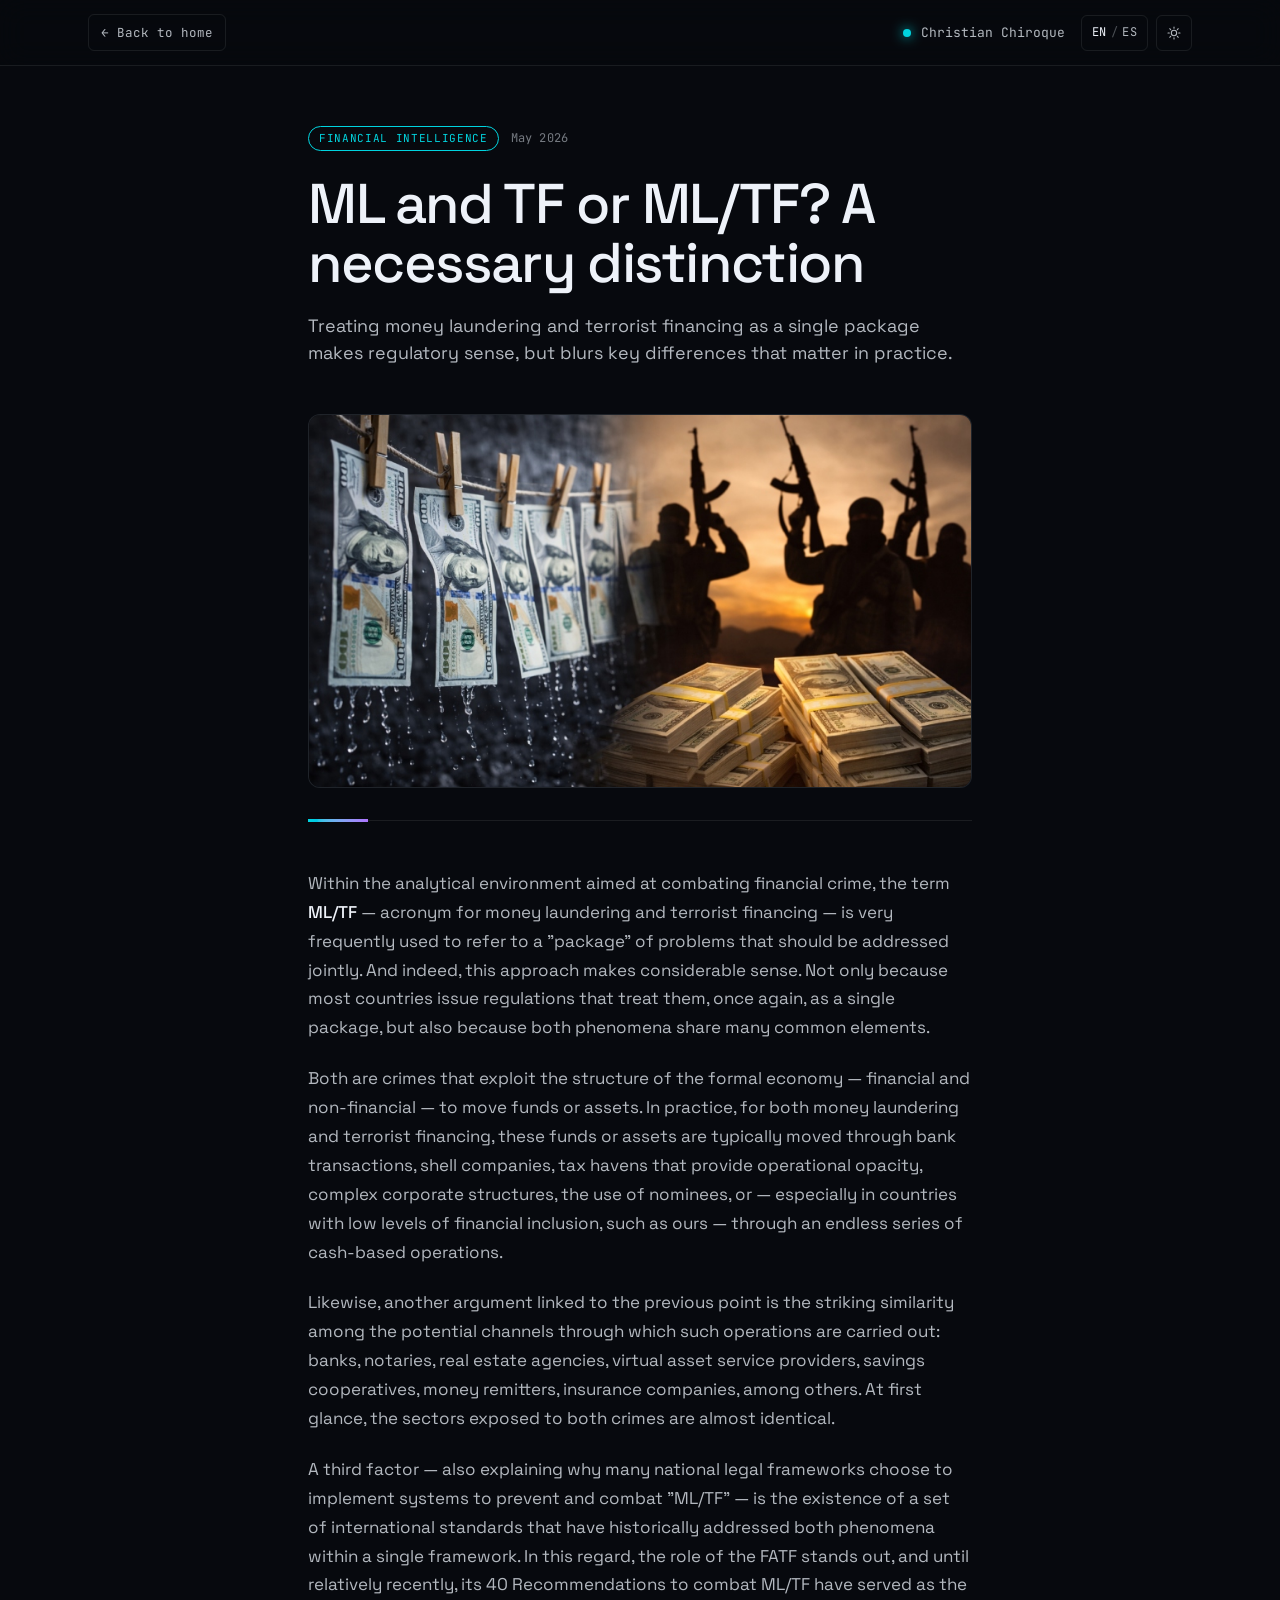
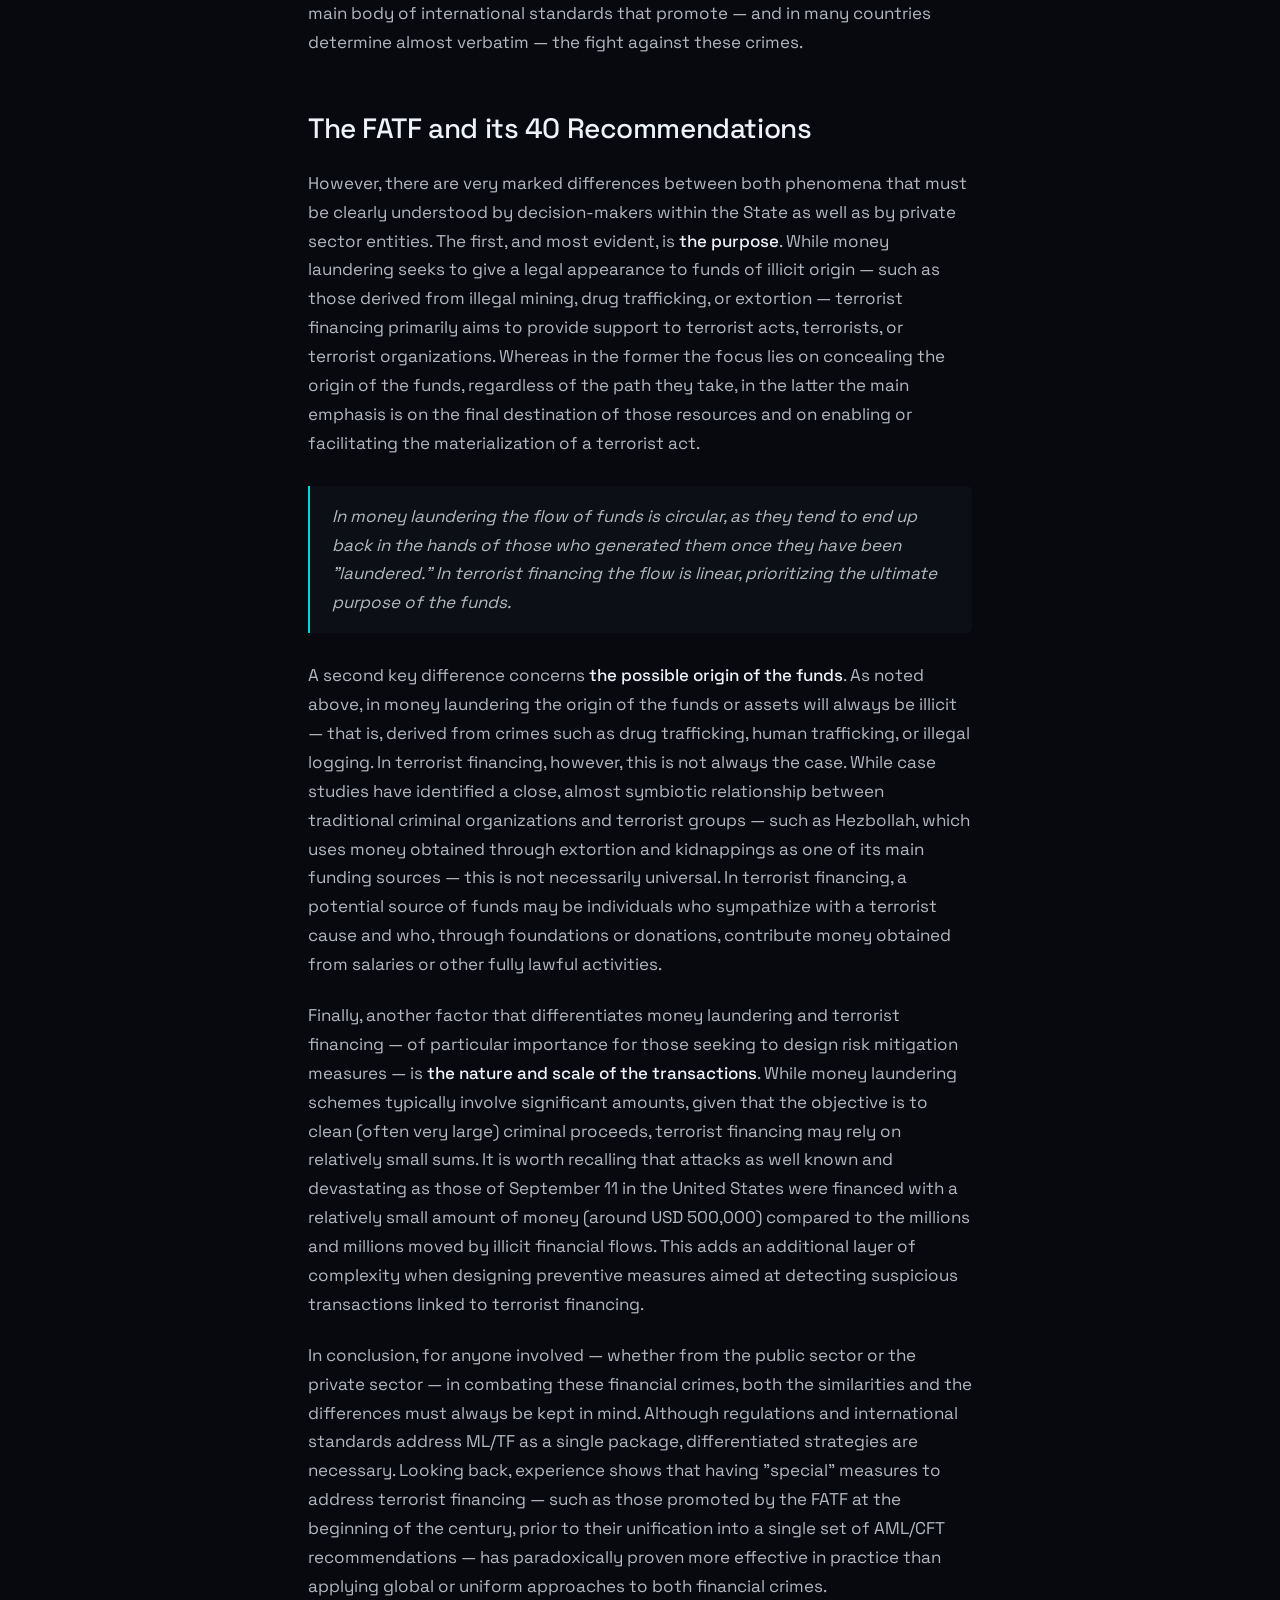
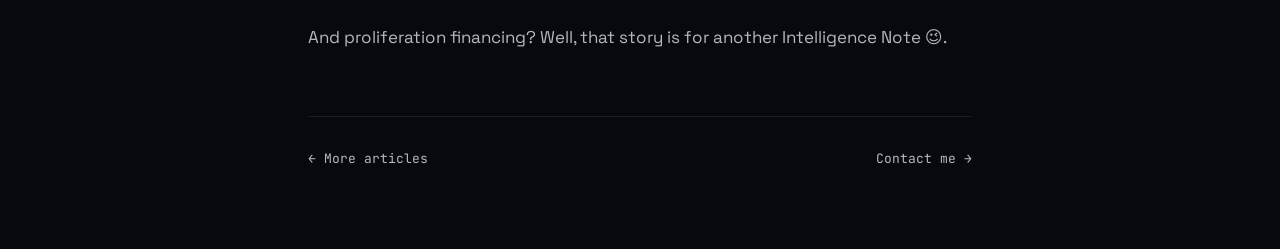
==== commit c00765e2: "mejora" ====
--- a/posts/la-vs-ft-distincion-necesaria.en.html
+++ b/posts/la-vs-ft-distincion-necesaria.en.html
@@ -44,7 +44,7 @@
   </div>
   <h1 class="post-title">ML and TF or ML/TF? A necessary distinction</h1>
   <p class="post-lede">Treating money laundering and terrorist financing as a single package makes regulatory sense, but blurs key differences that matter in practice.</p>
-  <figure class="post-hero post-hero--empty">Post image (optional)</figure>
+  <figure class="post-hero"><img src="../assets/post-laft.jpg" alt="Money laundering and terrorist financing"></figure>
   <div class="post-divider"></div>
   <article class="post-body">
 
--- a/styles.css
+++ b/styles.css
@@ -219,8 +219,82 @@
 .lang-btn .lang-current { color: var(--fg); }
 .lang-btn .lang-sep { opacity: 0.4; padding: 0 4px; }
 
+/* Hamburger button — hidden on desktop */
+.nav__burger { display: none; }
+.nav__burger-box {
+  position: relative;
+  width: 18px;
+  height: 12px;
+  display: block;
+}
+.nav__burger-line {
+  position: absolute;
+  left: 0;
+  width: 100%;
+  height: 1.6px;
+  background: currentColor;
+  border-radius: 2px;
+  transition: transform .3s var(--ease), opacity .2s var(--ease), top .3s var(--ease);
+}
+.nav__burger-line:nth-child(1) { top: 0; }
+.nav__burger-line:nth-child(2) { top: 5px; }
+.nav__burger-line:nth-child(3) { top: 10px; }
+.nav.is-open .nav__burger-line:nth-child(1) { top: 5px; transform: rotate(45deg); }
+.nav.is-open .nav__burger-line:nth-child(2) { opacity: 0; }
+.nav.is-open .nav__burger-line:nth-child(3) { top: 5px; transform: rotate(-45deg); }
+
+.nav__scrim {
+  position: fixed;
+  inset: 0;
+  z-index: 40;
+  background: oklch(0% 0 0 / 0.5);
+  backdrop-filter: blur(2px);
+  opacity: 0;
+  pointer-events: none;
+  transition: opacity .3s var(--ease);
+}
+.nav.is-open .nav__scrim { opacity: 1; pointer-events: auto; }
+
 @media (max-width: 760px) {
-  .nav__links { display: none; }
+  .nav__burger { display: inline-flex; }
+
+  .nav__links {
+    position: fixed;
+    top: 64px;
+    left: 12px;
+    right: 12px;
+    flex-direction: column;
+    gap: 2px;
+    padding: 10px;
+    background: color-mix(in oklch, var(--bg-2) 96%, transparent);
+    backdrop-filter: blur(18px);
+    -webkit-backdrop-filter: blur(18px);
+    border: 1px solid var(--line);
+    border-radius: var(--r-md);
+    box-shadow: 0 24px 60px -20px rgb(0 0 0 / 0.5);
+    z-index: 45;
+    /* hidden state */
+    opacity: 0;
+    transform: translateY(-10px) scale(0.98);
+    transform-origin: top right;
+    pointer-events: none;
+    transition: opacity .25s var(--ease), transform .25s var(--ease);
+  }
+  .nav.is-open .nav__links {
+    opacity: 1;
+    transform: none;
+    pointer-events: auto;
+  }
+  .nav__link {
+    font-size: 15px;
+    font-family: var(--font-display);
+    padding: 13px 14px;
+    border-radius: var(--r-sm);
+  }
+  .nav__link::after { display: none; }
+  .nav__link:hover,
+  .nav__link.is-active { background: color-mix(in oklch, var(--accent-1) 14%, transparent); }
+  .nav.is-open .nav__scrim { opacity: 1; }
 }
 
 /* ---------- Section primitives ---------- */
@@ -739,8 +813,84 @@
   width: 100%;
   height: 100%;
 }
+.proj-thumb img {
+  position: absolute;
+  inset: 0;
+  width: 100%;
+  height: 100%;
+  object-fit: cover;
+}
+
+/* Blog card thumbnail (optional image at top of card) */
+.card-thumb {
+  height: 150px;
+  border-radius: var(--r-sm);
+  margin: -4px 0 18px;
+  background: var(--bg-3);
+  border: 1px solid var(--line);
+  position: relative;
+  overflow: hidden;
+}
+.card-thumb img {
+  position: absolute;
+  inset: 0;
+  width: 100%;
+  height: 100%;
+  object-fit: cover;
+  transition: transform .5s var(--ease);
+}
+.card:hover .card-thumb img { transform: scale(1.05); }
+.card-thumb svg {
+  position: absolute;
+  inset: 0;
+  width: 100%;
+  height: 100%;
+}
 
 /* ---------- Teaching ---------- */
+.inst-logos {
+  margin-bottom: calc(40px * var(--density));
+}
+.inst-logos__label {
+  display: block;
+  font-family: var(--font-mono);
+  font-size: 11px;
+  letter-spacing: 0.08em;
+  text-transform: uppercase;
+  color: var(--fg-3);
+  margin-bottom: 16px;
+}
+.inst-logos__row {
+  display: flex;
+  flex-wrap: wrap;
+  gap: 16px;
+}
+.inst-logo {
+  display: flex;
+  align-items: center;
+  justify-content: center;
+  padding: 32px 46px;
+  background: #fff;
+  border: 1px solid var(--line);
+  border-radius: var(--r-md);
+  transition: transform .25s var(--ease), box-shadow .25s var(--ease);
+  flex: 0 1 auto;
+}
+.inst-logo:hover {
+  transform: translateY(-3px);
+  box-shadow: 0 12px 32px -16px rgb(0 0 0 / 0.5);
+}
+.inst-logo img {
+  height: 78px;
+  width: auto;
+  object-fit: contain;
+  display: block;
+}
+@media (max-width: 560px) {
+  .inst-logo { flex: 1 1 100%; padding: 24px 30px; }
+  .inst-logo img { height: 62px; }
+}
+
 .teach-list {
   display: grid;
   gap: 0;
@@ -1223,6 +1373,20 @@
   border-radius: 2px;
   pointer-events: none;
 }
+/* When a real cover image is provided */
+.material__cover-img {
+  position: absolute;
+  inset: 0;
+  width: 100%;
+  height: 100%;
+  object-fit: cover;
+  z-index: 2;
+}
+.material__cover.has-img { padding: 0; }
+.material__cover.has-img .material__spine,
+.material__cover.has-img .material__cover-title,
+.material__cover.has-img .material__cover-author { display: none; }
+.material__cover.has-img::before { z-index: 3; }
 .material__spine {
   position: absolute;
   top: 0; left: 0; bottom: 0;
--- a/posts/post.css
+++ b/posts/post.css
@@ -194,6 +194,47 @@
 .post-body a:hover { border-bottom-color: var(--accent-1); }
 .post-body strong { color: var(--fg); font-weight: 500; }
 
+/* Table (e.g. typology matrix) */
+.post-table-wrap { overflow-x: auto; margin: 28px 0; }
+.post-table {
+  width: 100%;
+  border-collapse: collapse;
+  font-size: 14px;
+  min-width: 560px;
+}
+.post-table caption {
+  caption-side: top;
+  text-align: left;
+  font-family: var(--font-mono);
+  font-size: 12px;
+  color: var(--fg-3);
+  letter-spacing: 0.04em;
+  margin-bottom: 12px;
+  text-transform: uppercase;
+}
+.post-table th, .post-table td {
+  text-align: left;
+  padding: 12px 14px;
+  border-bottom: 1px solid var(--line);
+  vertical-align: top;
+  color: var(--fg-2);
+}
+.post-table thead th {
+  font-family: var(--font-mono);
+  font-size: 11.5px;
+  text-transform: uppercase;
+  letter-spacing: 0.04em;
+  color: var(--accent-1);
+  border-bottom: 1px solid var(--line-strong);
+}
+.post-table tbody tr:hover { background: color-mix(in oklch, var(--accent-1) 5%, transparent); }
+.post-table td:first-child { color: var(--fg); font-weight: 500; }
+
+/* References list */
+.post-refs { font-size: 14.5px; line-height: 1.55; }
+.post-refs li { margin-bottom: 10px; color: var(--fg-3); }
+.post-refs em { color: var(--fg-2); font-style: italic; }
+
 .post-foot {
   margin-top: 64px;
   padding-top: 32px;
